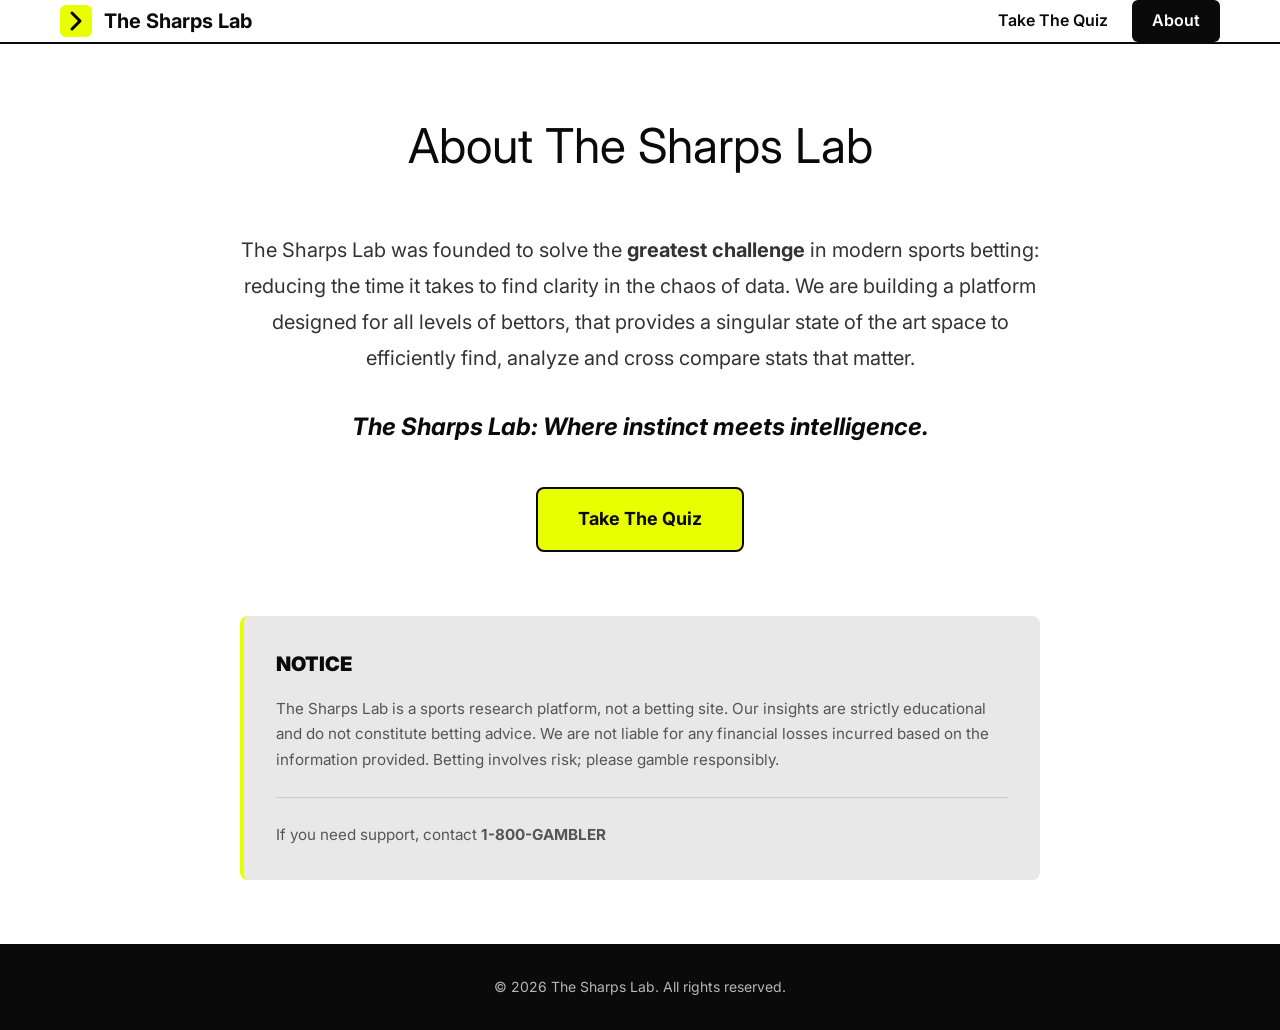
==== about.html @ 3307c177 "Initial commit - The Sharps Lab landing page - Mobile-first responsive design - Typeform quiz integr" ====
<!DOCTYPE html>
<html lang="en">
<head>
    <meta charset="UTF-8">
    <meta name="viewport" content="width=device-width, initial-scale=1.0">
    <meta name="description" content="Learn about The Sharps Lab - Where instinct meets intelligence. Sports research platform for all levels of bettors.">
    <title>About - The Sharps Lab</title>
    <link rel="stylesheet" href="styles.css">
    <link rel="preconnect" href="https://fonts.googleapis.com">
    <link rel="preconnect" href="https://fonts.gstatic.com" crossorigin>
    <link href="https://fonts.googleapis.com/css2?family=Inter:wght@400;600;700;900&family=Alegreya:ital,wght@0,400..900;1,400..900&display=swap" rel="stylesheet">
</head>
<body>
    <!-- Header/Nav -->
    <header>
        <nav class="container">
            <div class="nav-left">
                <a href="index.html" class="logo">
                    <svg width="32" height="32" viewBox="0 0 32 32" fill="none" xmlns="http://www.w3.org/2000/svg">
                        <rect width="32" height="32" rx="6" fill="#E8FF00"/>
                        <path d="M12 8L20 16L12 24" stroke="#000" stroke-width="3" stroke-linecap="round" stroke-linejoin="round"/>
                    </svg>
                    <span>The Sharps Lab</span>
                </a>
            </div>
            <div class="nav-right">
                <a href="index.html#quiz" class="nav-link">Take The Quiz</a>
                <a href="about.html" class="nav-link btn-about">About</a>
            </div>
        </nav>
    </header>

    <!-- About Page Content -->
    <section class="about-page">
        <div class="container">
            <h1>About The Sharps Lab</h1>

            <div class="about-content">
                <p class="about-mission">The Sharps Lab was founded to solve the <strong>greatest challenge</strong> in modern sports betting: reducing the time it takes to find clarity in the chaos of data. We are building a platform designed for all levels of bettors, that provides a singular state of the art space to efficiently find, analyze and cross compare stats that matter.</p>

                <p class="about-tagline"><strong><em>The Sharps Lab: Where instinct meets intelligence.</em></strong></p>

                <a href="index.html#quiz" class="cta-button">Take The Quiz</a>
            </div>

            <div class="disclaimer">
                <h3>NOTICE</h3>
                <p>The Sharps Lab is a sports research platform, not a betting site. Our insights are strictly educational and do not constitute betting advice. We are not liable for any financial losses incurred based on the information provided. Betting involves risk; please gamble responsibly.</p>
                <p class="help-line">If you need support, contact <strong>1-800-GAMBLER</strong></p>
            </div>
        </div>
    </section>

    <!-- Footer -->
    <footer>
        <div class="container">
            <p>&copy; 2026 The Sharps Lab. All rights reserved.</p>
        </div>
    </footer>

    <script src="script.js"></script>
</body>
</html>
---- styles.css ----
/* Reset & Base Styles */
* {
    margin: 0;
    padding: 0;
    box-sizing: border-box;
}

:root {
    --yellow-accent: #E8FF00;
    --black: #0A0A0A;
    --gray-light: #E8E8E8;
    --gray-med: #CCCCCC;
    --white: #FFFFFF;
    --dark-card: #1A1A1A;
}

html {
    scroll-behavior: smooth;
}

body {
    font-family: 'Inter', -apple-system, BlinkMacSystemFont, 'Segoe UI', sans-serif;
    line-height: 1.6;
    color: var(--black);
    background: var(--gray-light);
    -webkit-font-smoothing: antialiased;
}

.container {
    max-width: 1200px;
    margin: 0 auto;
    padding: 0 20px;
}

/* Header/Nav */
header {
    background: var(--white);
    border-bottom: 2px solid var(--black);
    position: sticky;
    top: 0;
    z-index: 1000;
}

nav {
    display: flex;
    justify-content: space-between;
    align-items: center;
    padding: 1rem 20px;
}

.logo {
    display: flex;
    align-items: center;
    gap: 0.75rem;
    text-decoration: none;
    color: var(--black);
    font-weight: 700;
    font-size: 1.25rem;
    transition: opacity 0.2s;
}

.logo:hover {
    opacity: 0.8;
}

.nav-right {
    display: flex;
    gap: 1.5rem;
    align-items: center;
}

.nav-link {
    text-decoration: none;
    color: var(--black);
    font-weight: 600;
    transition: color 0.2s;
}

.nav-link:hover {
    color: #555;
}

.btn-about {
    background: var(--black);
    color: var(--white);
    padding: 0.5rem 1.25rem;
    border-radius: 6px;
    transition: background 0.2s;
}

.btn-about:hover {
    background: #333;
    color: var(--white);
}

/* Hero Section */
.hero {
    background: var(--white);
    padding: 4rem 0 3rem;
}

.hero h1 {
    font-size: clamp(1.75rem, 5vw, 3rem);
    font-weight: 900;
    line-height: 1.2;
    margin-bottom: 1.5rem;
    max-width: 900px;
}

.hero-subtitle {
    font-size: 1.125rem;
    color: #333;
    margin-bottom: 2rem;
    max-width: 700px;
}

.benefits {
    list-style: none;
    margin-bottom: 2.5rem;
    max-width: 700px;
}

.benefits li {
    padding: 0.75rem 0;
    padding-left: 1.5rem;
    position: relative;
    font-weight: 500;
}

.benefits li::before {
    content: "✓";
    position: absolute;
    left: 0;
    color: var(--black);
    font-weight: 900;
}

.cta-button {
    display: inline-block;
    background: var(--yellow-accent);
    color: var(--black);
    padding: 1rem 2.5rem;
    font-size: 1.125rem;
    font-weight: 700;
    text-decoration: none;
    border-radius: 8px;
    transition: transform 0.2s, box-shadow 0.2s;
    border: 2px solid var(--black);
}

.cta-button:hover {
    transform: translateY(-2px);
    box-shadow: 0 4px 12px rgba(0,0,0,0.15);
}

/* Results Preview Section */
.results-preview {
    padding: 3rem 0;
    background: var(--gray-light);
}

.section-title {
    background: var(--yellow-accent);
    color: var(--black);
    font-size: clamp(1.5rem, 4vw, 2.25rem);
    font-weight: 900;
    text-align: center;
    padding: 1rem 2rem;
    margin-bottom: 3rem;
    border: 2px solid var(--black);
}

.result-card {
    background: var(--dark-card);
    color: var(--white);
    padding: 2.5rem;
    border-radius: 12px;
    max-width: 800px;
    margin: 0 auto;
    border: 2px solid var(--black);
}

.result-type {
    font-size: 1.75rem;
    font-weight: 900;
    margin-bottom: 1.5rem;
    color: var(--yellow-accent);
}

.result-item {
    margin-bottom: 1.25rem;
    line-height: 1.7;
}

.result-emoji {
    font-size: 1.25rem;
    margin-right: 0.5rem;
}

.result-item strong {
    color: var(--yellow-accent);
}

.result-item em {
    color: #999;
}

.result-tagline {
    margin-top: 2rem;
    padding-top: 1.5rem;
    border-top: 1px solid #333;
    font-style: italic;
}

/* About Page */
.about-page {
    background: var(--white);
    padding: 4rem 0;
    min-height: 60vh;
}

.about-page h1 {
    font-size: clamp(2rem, 5vw, 3rem);
    font-weight: 400;
    margin-bottom: 3rem;
    text-align: center;
}

.about-content {
    max-width: 800px;
    margin: 0 auto 4rem;
    text-align: center;
}

.about-mission {
    font-size: 1.25rem;
    line-height: 1.8;
    color: #333;
    margin-bottom: 2rem;
}

.about-tagline {
    font-size: 1.5rem;
    margin-bottom: 2.5rem;
    color: var(--Black);
}

.about-tagline strong {
    font-weight: 700;
}

.about-tagline em {
    font-style: italic;
}

.disclaimer {
    max-width: 800px;
    margin: 0 auto;
    padding: 2rem;
    background: var(--gray-light);
    border-left: 4px solid var(--yellow-accent);
    border-radius: 8px;
}

.disclaimer h3 {
    font-size: 1.25rem;
    font-weight: 900;
    margin-bottom: 1rem;
    text-transform: uppercase;
    color: var(--black);
}

.disclaimer p {
    font-size: 0.95rem;
    line-height: 1.7;
    color: #555;
    margin-bottom: 1rem;
}

.disclaimer p:last-child {
    margin-bottom: 0;
}

.help-line {
    margin-top: 1.5rem;
    padding-top: 1.5rem;
    border-top: 1px solid var(--gray-med);
}

/* Quiz Section */
.quiz-section {
    padding: 4rem 0;
    background: var(--gray-light);
}

.quiz-section h2 {
    text-align: center;
    font-size: 2rem;
    font-weight: 900;
    margin-bottom: 1.5rem;
}

.quiz-intro {
    text-align: center;
    font-size: 1.125rem;
    max-width: 800px;
    margin: 0 auto 2.5rem;
    color: #333;
    font-weight: 500;
}

/* Typeform embed styling */
[data-tf-live] {
    max-width: 900px;
    margin: 0 auto;
    min-height: 500px;
}

/* Footer */
footer {
    background: var(--black);
    color: var(--white);
    text-align: center;
    padding: 2rem 0;
}

footer p {
    font-size: 0.875rem;
    opacity: 0.7;
}

/* Responsive Design */
@media (max-width: 768px) {
    nav {
        flex-direction: column;
        gap: 1rem;
    }

    .nav-right {
        gap: 1rem;
    }

    .hero {
        padding: 2.5rem 0 2rem;
    }

    .hero h1 {
        font-size: 1.75rem;
    }

    .result-card {
        padding: 1.5rem;
    }

    .section-title {
        font-size: 1.5rem;
        padding: 0.75rem 1rem;
    }

    .quiz-embed-container {
        padding: 3rem 1.5rem;
        min-height: 400px;
    }
}

/* Performance Optimizations */
@media (prefers-reduced-motion: reduce) {
    * {
        animation-duration: 0.01ms !important;
        animation-iteration-count: 1 !important;
        transition-duration: 0.01ms !important;
    }
}
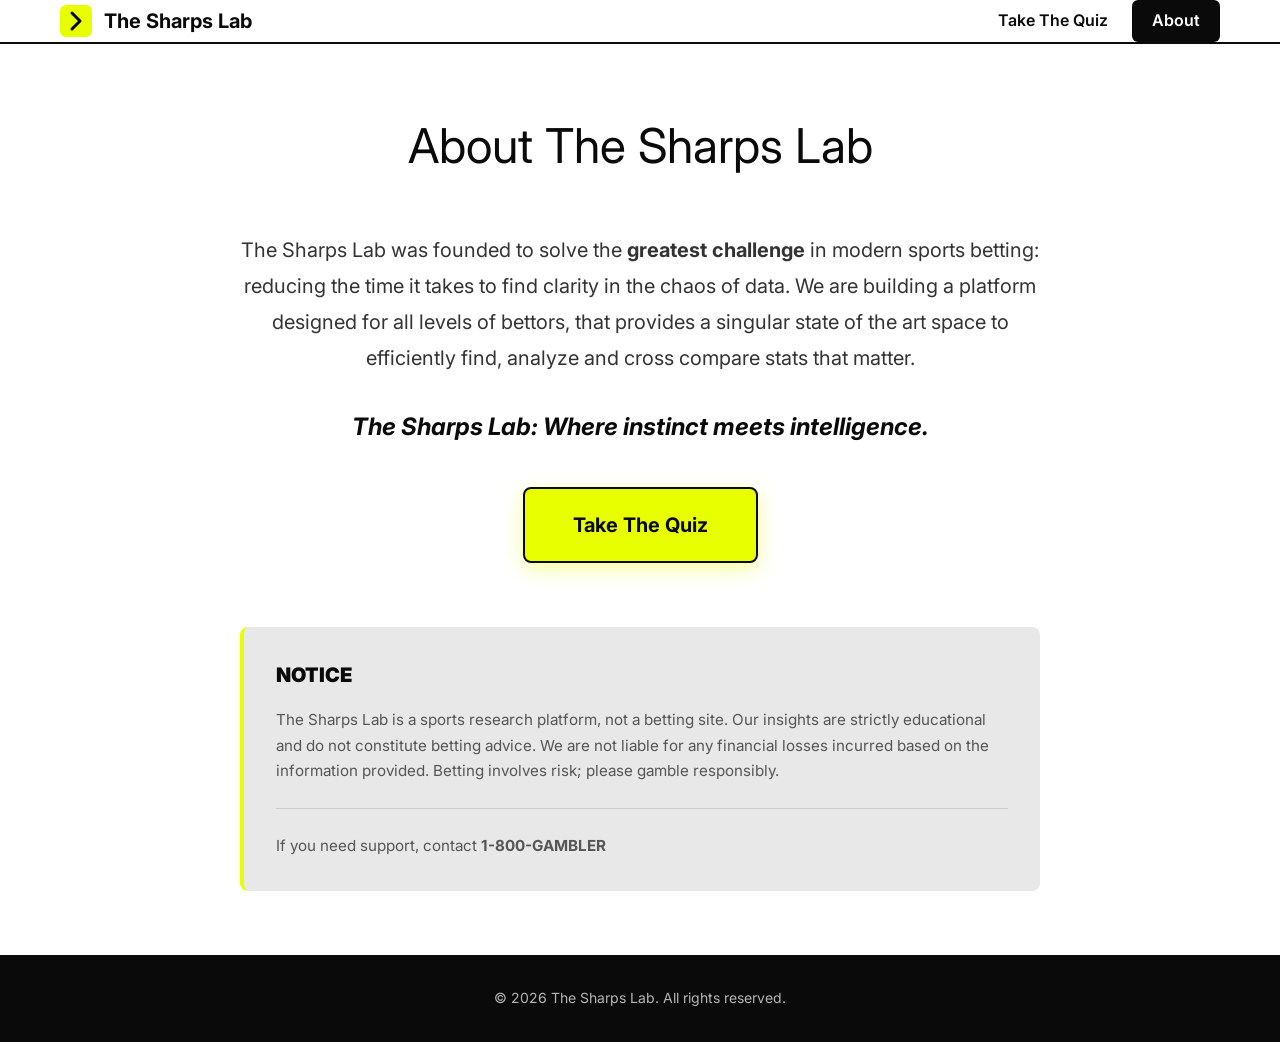
==== commit 28a79480: "Add social media meta tags, favicon, and OG preview image" ====
--- a/about.html
+++ b/about.html
@@ -5,6 +5,26 @@
     <meta name="viewport" content="width=device-width, initial-scale=1.0">
     <meta name="description" content="Learn about The Sharps Lab - Where instinct meets intelligence. Sports research platform for all levels of bettors.">
     <title>About - The Sharps Lab</title>
+    
+    <!-- Favicon -->
+    <link rel="icon" type="image/svg+xml" href="favicon.svg">
+    
+    <!-- Open Graph / Facebook -->
+    <meta property="og:type" content="website">
+    <meta property="og:url" content="https://sharps-lab.com/about">
+    <meta property="og:title" content="About The Sharps Lab">
+    <meta property="og:description" content="Where instinct meets intelligence. Sports research platform for all levels of bettors.">
+    <meta property="og:image" content="https://sharps-lab.com/og-image.png">
+    <meta property="og:image:width" content="1200">
+    <meta property="og:image:height" content="630">
+    
+    <!-- Twitter -->
+    <meta name="twitter:card" content="summary_large_image">
+    <meta name="twitter:url" content="https://sharps-lab.com/about">
+    <meta name="twitter:title" content="About The Sharps Lab">
+    <meta name="twitter:description" content="Where instinct meets intelligence. Sports research platform for all levels of bettors.">
+    <meta name="twitter:image" content="https://sharps-lab.com/og-image.png">
+    
     <link rel="stylesheet" href="styles.css">
     <link rel="preconnect" href="https://fonts.googleapis.com">
     <link rel="preconnect" href="https://fonts.gstatic.com" crossorigin>
@@ -23,6 +43,11 @@
                     <span>The Sharps Lab</span>
                 </a>
             </div>
+            <button class="hamburger" aria-label="Toggle menu">
+                <span></span>
+                <span></span>
+                <span></span>
+            </button>
             <div class="nav-right">
                 <a href="index.html#quiz" class="nav-link">Take The Quiz</a>
                 <a href="about.html" class="nav-link btn-about">About</a>
--- a/styles.css
+++ b/styles.css
@@ -46,6 +46,7 @@
     justify-content: space-between;
     align-items: center;
     padding: 1rem 20px;
+    position: relative;
 }
 
 .logo {
@@ -93,6 +94,38 @@
     color: var(--white);
 }
 
+/* Hamburger Menu */
+.hamburger {
+    display: none;
+    flex-direction: column;
+    gap: 5px;
+    background: none;
+    border: none;
+    cursor: pointer;
+    padding: 0.5rem;
+    z-index: 1001;
+}
+
+.hamburger span {
+    width: 25px;
+    height: 3px;
+    background: var(--black);
+    transition: all 0.3s ease;
+    border-radius: 2px;
+}
+
+.hamburger.active span:nth-child(1) {
+    transform: rotate(45deg) translate(7px, 7px);
+}
+
+.hamburger.active span:nth-child(2) {
+    opacity: 0;
+}
+
+.hamburger.active span:nth-child(3) {
+    transform: rotate(-45deg) translate(7px, -7px);
+}
+
 /* Hero Section */
 .hero {
     background: var(--white);
@@ -121,7 +154,7 @@
 }
 
 .benefits li {
-    padding: 0.75rem 0;
+    padding: 0.35rem 0;
     padding-left: 1.5rem;
     position: relative;
     font-weight: 500;
@@ -139,18 +172,19 @@
     display: inline-block;
     background: var(--yellow-accent);
     color: var(--black);
-    padding: 1rem 2.5rem;
-    font-size: 1.125rem;
+    padding: 1.25rem 3rem;
+    font-size: 1.25rem;
     font-weight: 700;
     text-decoration: none;
     border-radius: 8px;
     transition: transform 0.2s, box-shadow 0.2s;
     border: 2px solid var(--black);
+    box-shadow: 0 6px 20px rgba(232, 255, 0, 0.4);
 }
 
 .cta-button:hover {
-    transform: translateY(-2px);
-    box-shadow: 0 4px 12px rgba(0,0,0,0.15);
+    transform: translateY(-3px);
+    box-shadow: 0 8px 25px rgba(232, 255, 0, 0.5);
 }
 
 /* Results Preview Section */
@@ -301,12 +335,62 @@
 }
 
 .quiz-intro {
-    text-align: center;
+    text-align: left;
     font-size: 1.125rem;
     max-width: 800px;
-    margin: 0 auto 2.5rem;
+    margin: 0 auto 2rem;
     color: #333;
     font-weight: 500;
+}
+
+.quiz-cta {
+    text-align: center;
+    font-size: clamp(1.75rem, 4vw, 2.5rem);
+    font-weight: 900;
+    margin-bottom: 1rem;
+    color: var(--black);
+}
+
+.quiz-cta .nowrap {
+    white-space: nowrap;
+}
+
+.quiz-social-proof {
+    text-align: center;
+    font-size: 0.95rem;
+    color: #666;
+    margin-bottom: 2rem;
+    display: flex;
+    align-items: center;
+    justify-content: center;
+    gap: 0.5rem;
+}
+
+.pulse-dot {
+    width: 10px;
+    height: 10px;
+    background: #22c55e;
+    border-radius: 50%;
+    display: inline-block;
+    animation: pulse 1.2s ease-in-out infinite;
+    box-shadow: 0 0 0 0 rgba(34, 197, 94, 0.7);
+}
+
+@keyframes pulse {
+    0% {
+        box-shadow: 0 0 0 0 rgba(34, 197, 94, 0.7);
+    }
+    50% {
+        box-shadow: 0 0 0 6px rgba(34, 197, 94, 0);
+    }
+    100% {
+        box-shadow: 0 0 0 0 rgba(34, 197, 94, 0);
+    }
+}
+
+#quiz-count {
+    font-weight: 700;
+    color: var(--black);
 }
 
 /* Typeform embed styling */
@@ -331,13 +415,38 @@
 
 /* Responsive Design */
 @media (max-width: 768px) {
-    nav {
+    .hamburger {
+        display: flex;
+    }
+
+    .nav-right {
+        position: fixed;
+        top: 0;
+        right: -100%;
+        width: 70%;
+        height: 100vh;
+        background: var(--white);
         flex-direction: column;
-        gap: 1rem;
-    }
-
-    .nav-right {
-        gap: 1rem;
+        padding: 5rem 2rem 2rem;
+        gap: 2rem;
+        transition: right 0.3s ease;
+        box-shadow: -2px 0 10px rgba(0,0,0,0.1);
+        z-index: 1000;
+    }
+
+    .nav-right.active {
+        right: 0;
+    }
+
+    .nav-right .nav-link {
+        font-size: 1.25rem;
+        padding: 0.75rem 0;
+        border-bottom: 1px solid var(--gray-light);
+    }
+
+    .btn-about {
+        width: 100%;
+        text-align: center;
     }
 
     .hero {
@@ -353,13 +462,21 @@
     }
 
     .section-title {
-        font-size: 1.5rem;
+        font-size: 1.25rem;
         padding: 0.75rem 1rem;
     }
 
     .quiz-embed-container {
         padding: 3rem 1.5rem;
         min-height: 400px;
+    }
+
+    .quiz-section h2 {
+        font-size: 1.5rem;
+    }
+
+    .result-type {
+        font-size: 1.35rem;
     }
 }
 
